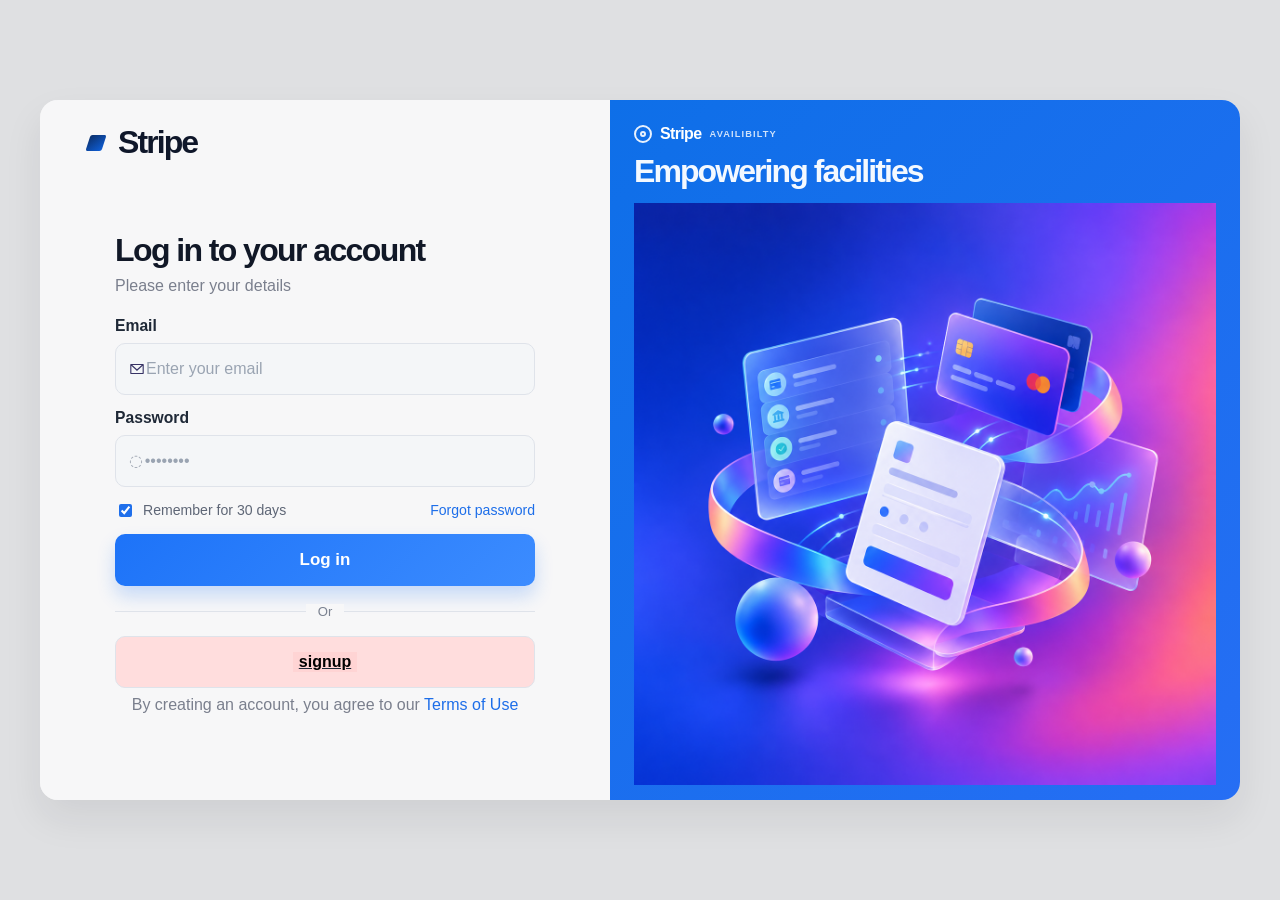
==== login.html @ 9b860dcd "Add login and signup pages" ====
<!DOCTYPE html>
<html lang="en">
  <head>
    <meta charset="UTF-8" />
    <meta name="viewport" content="width=device-width, initial-scale=1.0" />
    <title>Login</title>
    <link rel="stylesheet" href="login.css" />
  </head>
  <body>
    <div class="login-page">
      <section class="login-card" aria-label="Login form">
        <div class="login-panel">
          <div class="brand-row">
            <div class="brand-icon" aria-hidden="true">
              <span class="brand-icon__shape"></span>
            </div>
            <span class="brand-name">Stripe</span>
          </div>

          <div class="form-wrap">
            <h1>Log in to your account</h1>
            <p>Please enter your details</p>
            <form class="login-form">
              <div class="field-group">
                <label for="email">Email</label>
                <div class="input-shell">
                  <img src="email-icon.svg" alt="Email" class="input-icon" />
                  <input id="email" type="email" placeholder="Enter your email" />
                </div>
              </div>

              <div class="field-group">
                <label for="password">Password</label>
                <div class="input-shell">
                  <span class="input-icon" aria-hidden="true">◌</span>
                  <input id="password" type="password" placeholder="••••••••" />
                </div>
              </div>

              <div class="meta-row">
                <label class="remember-me">
                  <input type="checkbox" checked />
                  <span>Remember for 30 days</span>
                </label>
                <a href="#">Forgot password</a>
              </div>

              <button type="submit" class="login-btn">Log in</button>

              <div class="separator"><span>Or</span></div>

             <a href="signup.html" class="social-btn"> <button type="button"  class="signupButton">
                signup
              </button>
             </a>
            </form>

            <p class="terms">By creating an account, you agree to our <a href="#">Terms of Use</a></p>
          </div>
        </div>

        <aside class="visual-panel" aria-label="Health community dashboard illustration">
          <div class="visual-panel__inner">
            <div class="visual-header">
              <div class="mini-brand">
                <span class="mini-brand__logo"></span>
                <span>Stripe</span>
              </div>
              <span class="mini-brand__tag">Availibilty</span>
            </div>

            <h2>Empowering facilities</h2>
            <img src="loginPageImage.png" alt="">
          </div>
        </aside>
      </section>
    </div>
  </body>
</html>
---- login.css ----
* {
  box-sizing: border-box;
}

html, body {
  margin: 0;
  min-height: 100%;
  font-family: "Segoe UI", Tahoma, Geneva, Verdana, sans-serif;
  background: #dfe0e2;
}

body {
  min-height: 100vh;
  display: grid;
  place-items: center;
  overflow: hidden;
}

button, input, a {
  font: inherit;
}

button {
  cursor: pointer;
}

.login-page {
  width: 100%;
  min-height: 100vh;
  display: grid;
  place-items: center;
  padding: 20px 24px;
}

.login-card {
  width: min(1200px, 100%);
  height: min(700px, calc(100vh - 54px));
  min-height: 560px;
  background: #f2f2f3;
  border-radius: 18px;
  display: grid;
  grid-template-columns: 0.95fr 1.05fr;
  overflow: hidden;
  box-shadow: 0 18px 38px rgba(20, 23, 35, 0.08);
}

.login-panel {
  background: #f7f7f8;
  padding: 24px 44px 18px;
  display: flex;
  flex-direction: column;
}

.brand-row {
  display: inline-flex;
  align-items: center;
  gap: 10px;
  color: #111827;
  margin-bottom: 18px;
}

.brand-icon {
  width: 24px;
  height: 24px;
  position: relative;
  display: inline-flex;
  align-items: center;
  justify-content: center;
}

.brand-icon__shape {
  position: relative;
  display: inline-block;
  width: 16px;
  height: 16px;
  background: linear-gradient(135deg, #0b2f6a, #0f5fd8);
  border-radius: 2px;
  transform: skewX(-18deg);
}

.brand-name {
  font-size: 2rem;
  font-weight: 700;
  letter-spacing: -0.06em;
  color: #0f172a;
}

.form-wrap {
  width: min(100%, 420px);
  margin: 0 auto;
  display: flex;
  flex-direction: column;
  justify-content: center;
  flex: 1;
  padding-top: 8px;
}

.form-wrap h1 {
  margin: 0;
  font-size: clamp(2rem, 2vw, 2.5rem);
  line-height: 1.12;
  letter-spacing: -0.05em;
  color: #111827;
}

.form-wrap p {
  margin: 8px 0 22px;
  color: #7a7f8d;
  font-size: 1rem;
}

.login-form {
  display: flex;
  flex-direction: column;
  gap: 14px;
}

.field-group {
  display: flex;
  flex-direction: column;
  gap: 8px;
}

.field-group label {
  font-size: 0.98rem;
  color: #1f2937;
  font-weight: 600;
}

.input-shell {
  position: relative;
  display: flex;
  align-items: center;
  border: 1px solid #dfe3ea;
  background: #f4f6f8;
  border-radius: 10px;
  min-height: 52px;
  overflow: hidden;
}

.input-shell:focus-within {
  border-color: #2d7efc;
  box-shadow: 0 0 0 3px rgba(45, 126, 252, 0.10);
}

.input-icon {
  width: 18px;
  height: 18px;
  display: inline-flex;
  align-items: center;
  justify-content: center;
  color: #8d95a3;
  font-size: 1rem;
  object-fit: contain;
  margin-left: 12px;
  opacity: 0.8;
}

.input-shell input {
  width: 100%;
  border: none;
  background: transparent;
  color: #111827;
  font-size: 1rem;
  padding: 0 16px 0 0;
  outline: none;
}

.input-shell input::placeholder {
  color: #9aa4b2;
}

.meta-row {
  display: flex;
  align-items: center;
  justify-content: space-between;
  gap: 12px;
  font-size: 0.88rem;
  color: #5e6676;
}

.remember-me {
  display: inline-flex;
  align-items: center;
  gap: 8px;
}

.remember-me input {
  accent-color: #1f6feb;
}

.meta-row a,
.terms a {
  color: #1d6ee9;
  text-decoration: none;
}

.login-btn {
  min-height: 52px;
  border: none;
  border-radius: 10px;
  background: linear-gradient(135deg, #1d73f8, #3c8cff);
  color: #fff;
  font-weight: 600;
  font-size: 1.06rem;
  box-shadow: 0 10px 18px rgba(29, 115, 248, 0.22);
}

.separator {
  position: relative;
  text-align: center;
  margin: 2px 0;
}

.separator::before {
  content: "";
  position: absolute;
  inset: 50% 0 auto 0;
  height: 1px;
  background: #dfe3ea;
}

.separator span {
  position: relative;
  display: inline-block;
  background: #f7f7f8;
  padding: 0 12px;
  color: #7b8290;
  font-size: 0.82rem;
}

.social-btn {
  min-height: 52px;
  border: 1px solid #dfe3ea;
  border-radius: 10px;
  background: #fff;
  color: #1f2937;
  display: inline-flex;
  align-items: center;
  justify-content: center;
  gap: 12px;
  font-weight: 600;
  background: #ffdddd;
}


.signupButton{
    background: #ffd4d4;
    text-decoration: none;
    border: none;
    
}
.social-btn__icon {
  width: 18px;
  height: 18px;
  display: inline-flex;
  align-items: center;
  justify-content: center;
  border-radius: 5px;
  background: #f0f2f5;
  font-size: 0.9rem;
  color: #1f2937;
}

.terms {
  margin-top: 20px;
  text-align: center;
  color: #7f8796;
  font-size: 0.82rem;
}

.visual-panel {
  background: linear-gradient(135deg, #0e6fe8 0%, #266ef4 100%);
  position: relative;
  overflow: hidden;
}

.visual-panel__inner {
  width: 100%;
  height: 100%;
  padding: 22px 24px 12px;
  display: flex;
  flex-direction: column;
  justify-content: center;
  position: relative;
}

.visual-header {
  display: flex;
  align-items: center;
  gap: 8px;
  margin-bottom: 10px;
  color: #fff;
}

.mini-brand {
  display: inline-flex;
  align-items: center;
  gap: 8px;
  font-weight: 700;
  letter-spacing: -0.04em;
}

.mini-brand__logo {
  width: 18px;
  height: 18px;
  border: 2px solid rgba(255, 255, 255, 0.9);
  border-radius: 50%;
  display: inline-block;
  position: relative;
}

.mini-brand__logo::before {
  content: "";
  position: absolute;
  inset: 4px;
  border: 2px solid rgba(255, 255, 255, 0.9);
  border-radius: 50%;
}

.mini-brand__tag {
  font-size: 0.58rem;
  font-weight: 600;
  opacity: 0.8;
  letter-spacing: 0.12em;
  text-transform: uppercase;
}

.visual-panel h2 {
  margin: 0 0 14px;
  max-width: 420px;
  font-size: clamp(2rem, 2.2vw, 2.7rem);
  line-height: 1.14;
  letter-spacing: -0.06em;
  color: #f4f9ff;
  font-weight: 600;
}

.device-card {
  position: relative;
  width: min(460px, 100%);
  min-height: 360px;
  margin-left: auto;
  margin-right: 10px;
  border-radius: 26px 26px 16px 16px;
  background: rgba(255, 255, 255, 0.12);
  border: 1px solid rgba(255, 255, 255, 0.18);
  box-shadow: 0 22px 42px rgba(10, 52, 118, 0.25);
  transform: rotate(8deg);
}

.device-card__screen {
  background: rgba(255, 255, 255, 0.9);
  border-radius: 22px 22px 12px 12px;
  padding: 16px 16px 12px;
  min-height: 360px;
  border: 1px solid rgba(15, 23, 42, 0.08);
}

.device-card__header {
  display: flex;
  align-items: center;
  gap: 10px;
  margin-bottom: 12px;
}

.device-card__chip {
  width: 18px;
  height: 18px;
  border-radius: 50%;
  background: linear-gradient(135deg, #2c7ef7, #1f4ed8);
  display: inline-block;
}

.device-card__title {
  font-size: 0.82rem;
  color: #3a3f47;
  font-weight: 700;
  letter-spacing: 0.06em;
  text-transform: uppercase;
}

.device-card__body {
  display: grid;
  gap: 18px;
}

.chart-box {
  background: #f5f6f8;
  border-radius: 12px;
  padding: 14px 14px 10px;
}

.chart-box__header {
  display: flex;
  align-items: center;
  justify-content: space-between;
  font-size: 0.85rem;
  color: #4b5563;
  margin-bottom: 10px;
  font-weight: 600;
}

.chart-bars {
  height: 110px;
  display: flex;
  align-items: flex-end;
  gap: 8px;
}

.chart-bars span {
  flex: 1;
  border-radius: 6px 6px 0 0;
  background: linear-gradient(180deg, #2aa9ff 0%, #0f63e0 100%);
  opacity: 0.9;
}

.stats-list {
  display: flex;
  flex-direction: column;
  gap: 8px;
}

.stats-row {
  display: flex;
  align-items: center;
  justify-content: space-between;
  color: #475569;
  font-size: 0.82rem;
  padding-bottom: 6px;
  border-bottom: 1px solid #edf1f4;
}

.hero-image {
  position: absolute;
  inset: 0;
  width: 100%;
  height: 100%;
  object-fit: cover;
  opacity: 0;
  pointer-events: none;
}

@media (max-width: 980px) {
  .login-card {
    grid-template-columns: 1fr;
  }

  .login-panel {
    padding: 32px 22px 28px;
  }

  .visual-panel__inner {
    padding: 26px 22px 26px;
  }

  .device-card {
    margin: 0 auto 16px;
  }
}

@media (max-width: 560px) {
  .login-page {
    padding: 20px 14px;
  }

  .brand-name {
    font-size: 1.6rem;
  }

  .form-wrap h1 {
    font-size: 1.8rem;
  }

  .meta-row {
    flex-direction: column;
    align-items: flex-start;
  }

  .visual-panel h2 {
    font-size: 2rem;
  }
}
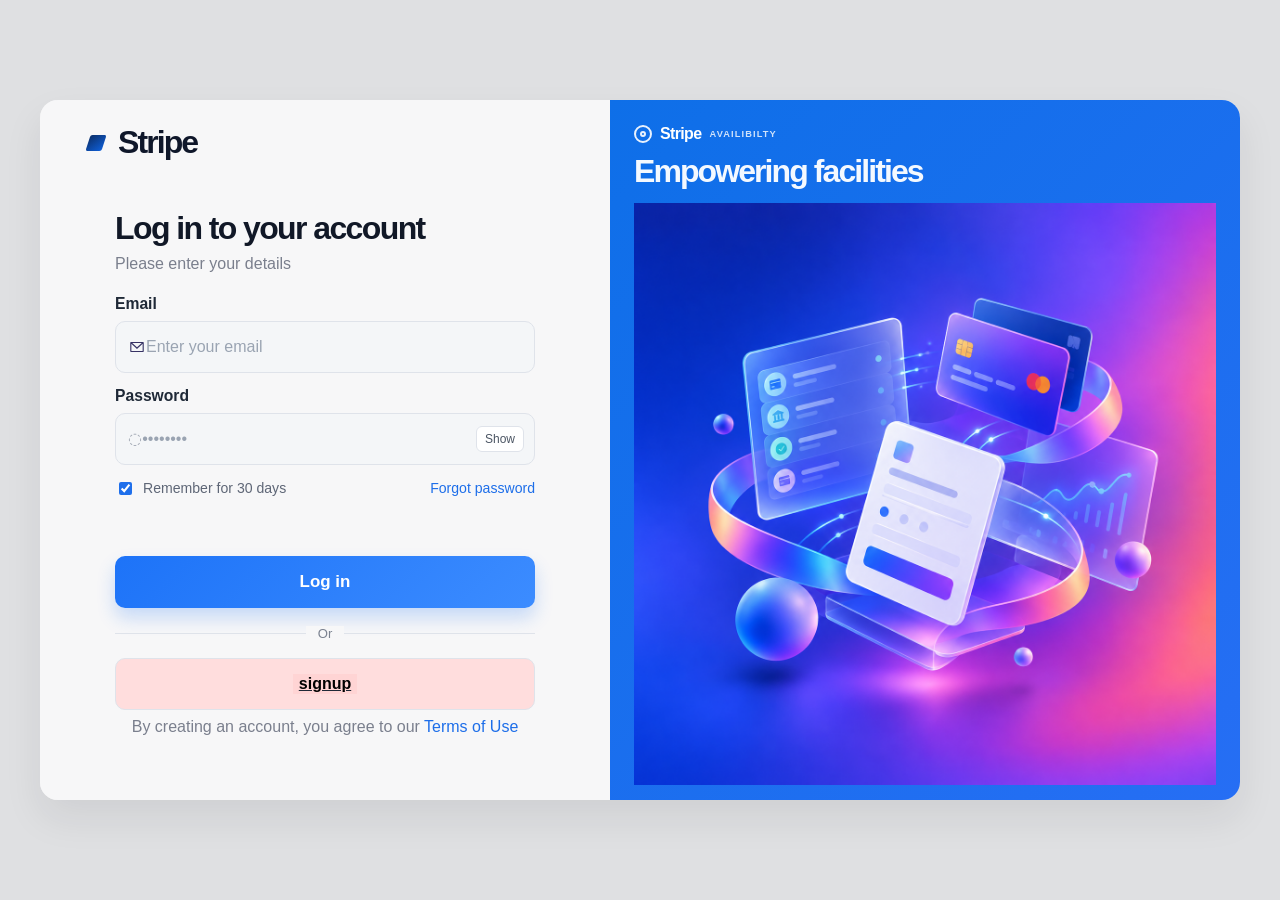
==== commit d3086a16: "login-page-with/JS-script" ====
--- a/login.html
+++ b/login.html
@@ -20,12 +20,19 @@
           <div class="form-wrap">
             <h1>Log in to your account</h1>
             <p>Please enter your details</p>
-            <form class="login-form">
+            <form class="login-form" id="login-form" novalidate>
               <div class="field-group">
                 <label for="email">Email</label>
                 <div class="input-shell">
                   <img src="email-icon.svg" alt="Email" class="input-icon" />
-                  <input id="email" type="email" placeholder="Enter your email" />
+                  <input
+                    id="email"
+                    name="email"
+                    type="email"
+                    placeholder="Enter your email"
+                    autocomplete="email"
+                    required
+                  />
                 </div>
               </div>
 
@@ -33,7 +40,21 @@
                 <label for="password">Password</label>
                 <div class="input-shell">
                   <span class="input-icon" aria-hidden="true">◌</span>
-                  <input id="password" type="password" placeholder="••••••••" />
+                  <input
+                    id="password"
+                    name="password"
+                    type="password"
+                    placeholder="••••••••"
+                    autocomplete="current-password"
+                    required
+                  />
+                  <button
+                    type="button"
+                    class="toggle-password"
+                    id="toggle-password"
+                    aria-label="Show password"
+                    aria-pressed="false"
+                  >Show</button>
                 </div>
               </div>
 
@@ -45,6 +66,7 @@
                 <a href="#">Forgot password</a>
               </div>
 
+              <p class="form-message" id="form-message" aria-live="polite"></p>
               <button type="submit" class="login-btn">Log in</button>
 
               <div class="separator"><span>Or</span></div>
@@ -75,5 +97,6 @@
         </aside>
       </section>
     </div>
+    <script src="login.js" defer></script>
   </body>
 </html>
--- a/login.css
+++ b/login.css
@@ -166,6 +166,29 @@
   outline: none;
 }
 
+.input-shell input[type="password"],
+.input-shell input[type="text"] {
+  min-width: 0;
+}
+
+.toggle-password {
+  flex-shrink: 0;
+  margin-right: 10px;
+  padding: 5px 8px;
+  border: 1px solid #dfe3ea;
+  border-radius: 6px;
+  color: #4b5563;
+  background: #ffffff;
+  font-size: 0.75rem;
+}
+
+.form-message {
+  margin: 0;
+  color: #4b5563;
+  font-size: 0.9rem;
+  line-height: 1.4;
+}
+
 .input-shell input::placeholder {
   color: #9aa4b2;
 }
